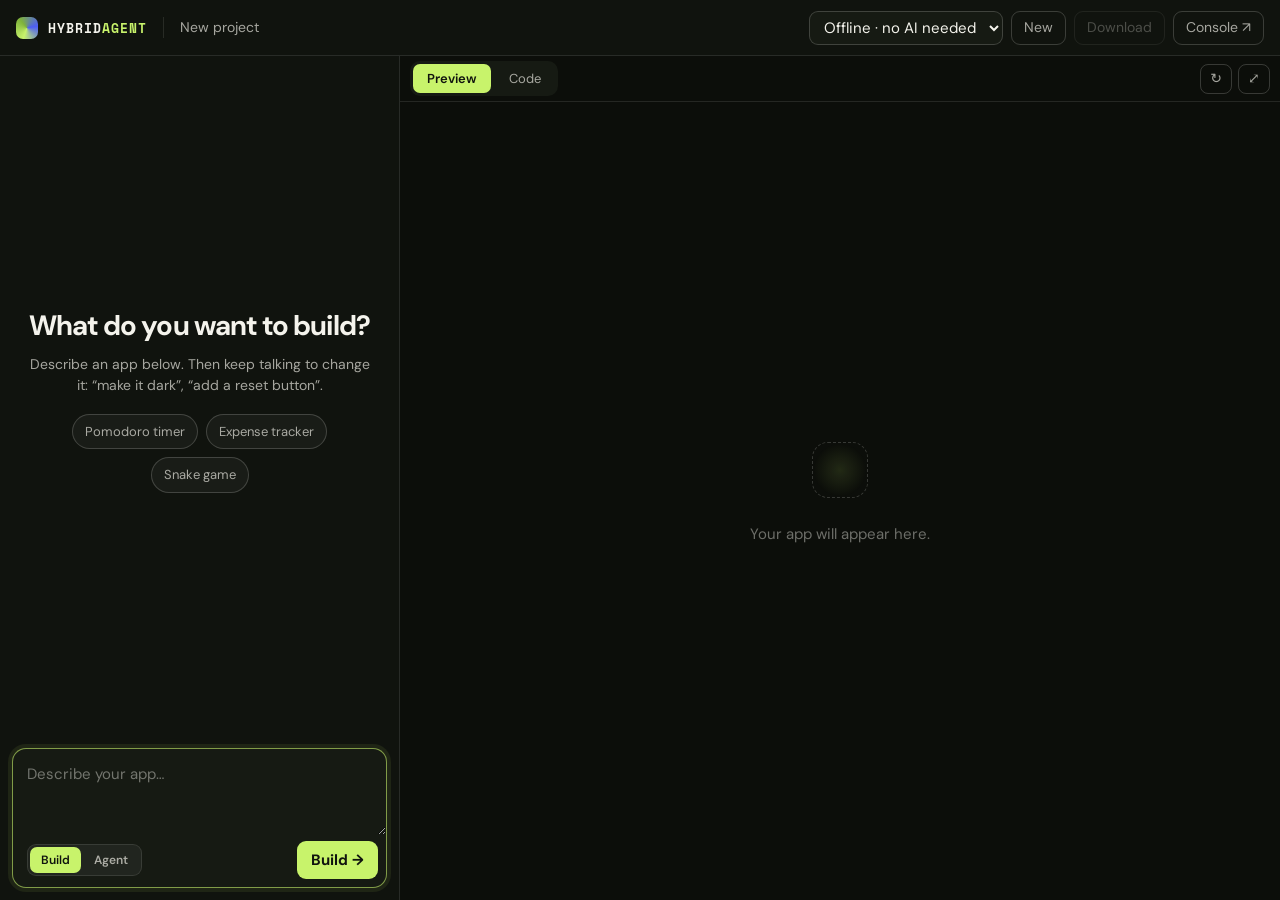
==== site/build.html @ 94949b07 "Add bolt-style app builder, offline engine and Nexus agent tools The site can now build working apps" ====
<!doctype html>
<html lang="en">
<head>
  <meta charset="utf-8">
  <meta name="viewport" content="width=device-width, initial-scale=1">
  <meta name="theme-color" content="#10130e">
  <meta name="description" content="Describe an app and Hybrid Agent builds it live in your browser, offline or with Gemini, Claude or Ollama.">
  <title>Hybrid Agent Builder</title>
  <link rel="icon" href="favicon.svg" type="image/svg+xml">
  <link rel="preconnect" href="https://fonts.googleapis.com">
  <link rel="preconnect" href="https://fonts.gstatic.com" crossorigin>
  <link href="https://fonts.googleapis.com/css2?family=DM+Sans:wght@400;500;600;700&family=Space+Mono:wght@400;700&display=swap" rel="stylesheet">
  <link rel="stylesheet" href="css/build.css">
</head>
<body>
  <header class="bar">
    <a class="brand" href="index.html" aria-label="Hybrid Agent home">
      <span class="brand-mark" aria-hidden="true"></span>
      <span class="brand-name">HYBRID<span>AGENT</span></span>
    </a>
    <span class="project" id="project-name">New project</span>
    <div class="bar-actions">
      <label class="sr-only" for="model">Model</label>
      <select id="model" class="model"><option value="offline">Offline &middot; no AI needed</option></select>
      <button type="button" class="ghost" id="new-project">New</button>
      <button type="button" class="ghost" id="download" disabled>Download</button>
      <a class="ghost" href="console.html">Console &nearr;</a>
    </div>
  </header>

  <main class="app">
    <section class="chat" aria-label="Conversation">
      <div class="feed" id="feed" aria-live="polite">
        <div class="empty" id="empty">
          <div data-for="build">
            <h1>What do you want to build?</h1>
            <p>Describe an app below. Then keep talking to change it: &ldquo;make it dark&rdquo;, &ldquo;add a reset button&rdquo;.</p>
            <div class="chips">
              <button type="button" data-prompt="A pomodoro timer with a circular progress ring, sound on finish and a session counter">Pomodoro timer</button>
              <button type="button" data-prompt="An expense tracker: add expenses with a category, see totals and a pie chart by category">Expense tracker</button>
              <button type="button" data-prompt="A playable snake game with arrow keys and swipe controls, score and high score">Snake game</button>
            </div>
          </div>
          <div data-for="agent" hidden>
            <h1>What should Nexus do?</h1>
            <p id="agent-note">Nexus works on this PC: system health, files, documents, code, git, apps, WhatsApp and more. Anything that changes your PC waits for your approval.</p>
            <div class="chips">
              <button type="button" data-prompt="How is my PC doing? Check the vitals and what is using the most memory.">Check my PC</button>
              <button type="button" data-prompt="Make a 5-slide PowerPoint introducing Hybrid Agent and what it can do.">Make a slide deck</button>
              <button type="button" data-prompt="Look at the git status and last 5 commits of the Hybrid Agent folder and summarise them.">Summarise my repo</button>
              <button type="button" data-prompt="Tidy up my Desktop.">Tidy my Desktop</button>
            </div>
          </div>
        </div>
      </div>
      <form class="composer" id="composer">
        <label class="sr-only" for="prompt">Describe the app or a change</label>
        <textarea id="prompt" rows="3" placeholder="Describe your app&hellip;"></textarea>
        <div class="composer-bar">
          <div class="modes" role="group" aria-label="Mode">
            <button type="button" class="mode" data-mode="build" aria-pressed="true" title="Generate a web app">Build</button>
            <button type="button" class="mode" data-mode="agent" aria-pressed="false" title="Nexus acts on this PC">Agent</button>
          </div>
          <button type="submit" class="send" id="send">Build &rarr;</button>
        </div>
      </form>
    </section>

    <section class="work" id="work" aria-label="Workspace">
      <div class="work-bar">
        <div class="tabs" role="tablist" aria-label="Workspace view">
          <button type="button" role="tab" class="tab active" id="tab-preview" aria-selected="true" aria-controls="pane-preview">Preview</button>
          <button type="button" role="tab" class="tab" id="tab-code" aria-selected="false" aria-controls="pane-code">Code</button>
        </div>
        <div class="work-actions">
          <button type="button" class="icon" id="run" title="Run the code as edited" hidden>Run &#9654;</button>
          <button type="button" class="icon" id="reload" title="Reload preview">&#8635;</button>
          <button type="button" class="icon" id="expand" title="Full screen preview" aria-pressed="false">&#10530;</button>
        </div>
      </div>
      <div class="pane" id="pane-preview" role="tabpanel" aria-labelledby="tab-preview">
        <iframe id="frame" title="App preview" sandbox="allow-scripts allow-forms allow-modals allow-popups"></iframe>
        <div class="placeholder" id="placeholder">
          <div class="placeholder-mark" aria-hidden="true"></div>
          <p>Your app will appear here.</p>
        </div>
        <div class="working" id="working" hidden>
          <div class="spinner" aria-hidden="true"></div>
          <p id="working-text">Writing your app&hellip;</p>
          <span id="working-time">0s</span>
        </div>
      </div>
      <div class="pane" id="pane-code" role="tabpanel" aria-labelledby="tab-code" hidden>
        <label class="sr-only" for="code">App source</label>
        <textarea id="code" spellcheck="false" placeholder="<!-- the generated index.html shows up here; you can edit it and press Run -->"></textarea>
      </div>
    </section>
  </main>

  <script src="js/offline.js"></script>
  <script src="js/build.js"></script>
</body>
</html>
---- site/css/build.css ----
/* HYBRID AGENT - app builder. Palette follows the landing page's night + lime. */
:root{
  --night:#10130e;
  --panel:#161a13;
  --panel-2:#1c2118;
  --line:rgba(255,254,248,.1);
  --line-strong:rgba(255,254,248,.18);
  --ink:#f4f3ec;
  --ink-dim:rgba(244,243,236,.66);
  --ink-mute:rgba(244,243,236,.42);
  --lime:#c8f36b;
  --lime-soft:rgba(200,243,107,.12);
  --blue:#4d5df4;
  --red:#ff7657;
  --display:"DM Sans","Segoe UI",system-ui,sans-serif;
  --mono:"Space Mono",ui-monospace,Consolas,monospace;
}

*{box-sizing:border-box}
html,body{height:100%}
body{
  margin:0;display:flex;flex-direction:column;
  color:var(--ink);background:var(--night);
  font:400 15px/1.5 var(--display);
  -webkit-font-smoothing:antialiased;
}
button,select,textarea{font:inherit;color:inherit}
:focus-visible{outline:2px solid var(--lime);outline-offset:2px}
.sr-only{position:absolute;width:1px;height:1px;padding:0;margin:-1px;overflow:hidden;clip:rect(0,0,0,0);white-space:nowrap;border:0}

/* top bar */
.bar{
  display:flex;align-items:center;gap:16px;
  height:56px;padding:0 16px;flex:none;
  border-bottom:1px solid var(--line);
}
.brand{display:flex;align-items:center;gap:10px;color:var(--ink);text-decoration:none}
.brand-mark{
  width:22px;height:22px;border-radius:7px;
  background:conic-gradient(from 200deg,var(--lime),#7fb33a,var(--blue),var(--lime));
}
.brand-name{font:700 13px var(--mono);letter-spacing:.08em}
.brand-name span{color:var(--lime)}
.project{
  min-width:0;overflow:hidden;text-overflow:ellipsis;white-space:nowrap;
  padding-left:16px;border-left:1px solid var(--line);color:var(--ink-dim);font-size:14px;
}
.bar-actions{display:flex;align-items:center;gap:8px;margin-left:auto}
.model{
  max-width:240px;height:34px;padding:0 10px;
  background:var(--panel);border:1px solid var(--line-strong);border-radius:9px;
}
.ghost{
  display:inline-flex;align-items:center;height:34px;padding:0 12px;
  color:var(--ink-dim);font-size:14px;text-decoration:none;white-space:nowrap;
  background:transparent;border:1px solid var(--line-strong);border-radius:9px;cursor:pointer;
}
.ghost:hover:not(:disabled){color:var(--ink);border-color:var(--lime)}
.ghost:disabled{opacity:.4;cursor:default}

/* layout */
.app{display:grid;grid-template-columns:minmax(320px,400px) 1fr;flex:1;min-height:0}

/* chat */
.chat{display:flex;flex-direction:column;min-height:0;border-right:1px solid var(--line)}
.feed{flex:1;overflow-y:auto;padding:20px 16px;display:flex;flex-direction:column;gap:14px}
.empty{margin:auto 0;text-align:center;padding:0 8px}
.empty h1{margin:0;font-size:28px;line-height:1.1;letter-spacing:-.03em}
.empty p{margin:12px 0 0;color:var(--ink-dim);font-size:14px}
.chips{display:flex;flex-wrap:wrap;justify-content:center;gap:8px;margin-top:18px}
.chips button{
  padding:7px 12px;font-size:13px;color:var(--ink-dim);cursor:pointer;
  background:rgba(255,254,248,.04);border:1px solid var(--line-strong);border-radius:999px;
}
.chips button:hover{color:var(--ink);border-color:var(--lime);background:var(--lime-soft)}

.msg{max-width:100%;padding:11px 14px;border-radius:14px;font-size:14px;white-space:pre-wrap;overflow-wrap:anywhere}
.msg.you{align-self:flex-end;max-width:88%;background:var(--panel-2);border:1px solid var(--line)}
.msg.ai{align-self:flex-start;background:transparent;border:1px solid var(--line);padding-top:9px}
.msg.ai .who{display:block;margin-bottom:4px;color:var(--lime);font:700 10px var(--mono);letter-spacing:.12em;text-transform:uppercase}
.msg.err{border-color:rgba(255,118,87,.5);color:#ffc2b3}
.msg .restore{
  display:inline-block;margin-top:8px;padding:4px 10px;font-size:12px;color:var(--ink-dim);cursor:pointer;
  background:transparent;border:1px solid var(--line-strong);border-radius:7px;
}
.msg .restore:hover{color:var(--ink);border-color:var(--lime)}
.msg .restore[aria-current="true"]{color:var(--night);background:var(--lime);border-color:var(--lime);cursor:default}

.composer{
  margin:0 12px 12px;flex:none;
  background:var(--panel);border:1px solid var(--line-strong);border-radius:14px;
  transition:border-color .15s ease,box-shadow .15s ease;
}
.composer:focus-within{border-color:rgba(200,243,107,.6);box-shadow:0 0 0 4px rgba(200,243,107,.08)}
.composer textarea{
  display:block;width:100%;min-height:76px;max-height:220px;padding:14px 14px 4px;
  background:transparent;border:0;outline:none;resize:vertical;font-size:15px;
}
.composer textarea::placeholder{color:var(--ink-mute)}
.composer-bar{display:flex;align-items:center;justify-content:space-between;gap:8px;padding:6px 8px 8px 14px}
.hint{color:var(--ink-mute);font:400 11px var(--mono)}
.send{
  padding:8px 14px;border:0;border-radius:9px;cursor:pointer;
  color:var(--night);font-weight:700;background:var(--lime);
}
.send:hover:not(:disabled){background:#d6fa86}
.send:disabled{opacity:.45;cursor:default}

/* workspace */
.work{display:flex;flex-direction:column;min-width:0;min-height:0;background:#0c0e0a}
.work-bar{display:flex;align-items:center;justify-content:space-between;height:46px;padding:0 10px;border-bottom:1px solid var(--line);flex:none}
.tabs{display:flex;gap:4px;padding:3px;background:var(--panel);border-radius:10px}
.tab{padding:5px 14px;font-size:13px;color:var(--ink-dim);background:transparent;border:0;border-radius:7px;cursor:pointer}
.tab.active{color:var(--night);background:var(--lime);font-weight:600}
.work-actions{display:flex;gap:6px}
.icon{
  min-width:32px;height:30px;padding:0 9px;font-size:14px;color:var(--ink-dim);cursor:pointer;
  background:transparent;border:1px solid var(--line-strong);border-radius:8px;
}
.icon:hover{color:var(--ink);border-color:var(--lime)}
#run{color:var(--night);background:var(--lime);border-color:var(--lime);font-weight:700;font-size:13px}

.pane{position:relative;flex:1;min-height:0}
.pane[hidden]{display:none}
#frame{position:absolute;inset:0;width:100%;height:100%;border:0;background:#fff}
#code{
  position:absolute;inset:0;width:100%;height:100%;padding:16px 18px;
  color:#e3e8d6;background:#0c0e0a;border:0;outline:none;resize:none;
  font:400 13px/1.6 var(--mono);tab-size:2;white-space:pre;
}

.placeholder,.working{
  position:absolute;inset:0;display:flex;flex-direction:column;align-items:center;justify-content:center;gap:10px;
  color:var(--ink-mute);background:#0c0e0a;text-align:center;padding:24px;
}
.placeholder[hidden],.working[hidden]{display:none}
.placeholder-mark{
  width:56px;height:56px;border-radius:16px;border:1px dashed var(--line-strong);
  background:radial-gradient(circle,var(--lime-soft),transparent 70%);
}
.working{background:rgba(12,14,10,.88);backdrop-filter:blur(3px);color:var(--ink-dim)}
.working p{margin:0;font-size:15px}
.working span{font:400 12px var(--mono);color:var(--ink-mute)}
.spinner{
  width:34px;height:34px;border-radius:50%;
  border:3px solid var(--lime-soft);border-top-color:var(--lime);
  animation:spin .9s linear infinite;
}
@keyframes spin{to{transform:rotate(360deg)}}

/* full-screen preview */
body.expanded .bar,body.expanded .chat{display:none}
body.expanded .app{grid-template-columns:1fr}

@media (max-width:860px){
  .app{grid-template-columns:1fr;grid-template-rows:minmax(0,1fr) minmax(0,1fr)}
  .chat{border-right:0;border-bottom:1px solid var(--line)}
  .project,.hint{display:none}
  .model{max-width:140px}
  body.expanded .app{grid-template-rows:1fr}
}
@media (max-width:520px){
  .bar{gap:8px;padding:0 10px}
  .brand-name{display:none}
  .bar-actions a.ghost{display:none}
}
@media (prefers-reduced-motion:reduce){.spinner{animation-duration:3s}}

/* mode switch */
.modes{display:flex;gap:2px;padding:2px;background:rgba(255,254,248,.05);border:1px solid var(--line);border-radius:9px}
.mode{padding:4px 11px;font-size:12px;font-weight:600;color:var(--ink-dim);background:transparent;border:0;border-radius:7px;cursor:pointer}
.mode[aria-pressed="true"]{color:var(--night);background:var(--lime)}
.mode[data-mode="agent"][aria-pressed="true"]{background:#9fb0ff}
body.agent .send{background:#9fb0ff}
body.agent .composer:focus-within{border-color:rgba(159,176,255,.6);box-shadow:0 0 0 4px rgba(159,176,255,.08)}
.msg.ai.agent .who{color:#9fb0ff}

/* agent tool cards */
.toolcard{align-self:stretch;padding:10px 12px;border:1px solid var(--line-strong);border-radius:12px;background:var(--panel);font-size:13px;white-space:normal}
.toolcard.ask{border-color:rgba(255,176,32,.55);background:rgba(255,176,32,.06)}
.toolcard.denied{opacity:.6}
.toolcard.error{border-color:rgba(255,118,87,.5)}
.toolcard header{display:flex;align-items:center;gap:8px;flex-wrap:wrap}
.toolcard .tname{font:700 11px var(--mono);letter-spacing:.06em;color:#9fb0ff}
.toolcard .tstate{margin-left:auto;font:400 11px var(--mono);color:var(--ink-mute)}
.toolcard .tsum{margin:4px 0 0;color:var(--ink-dim)}
.toolcard pre{
  margin:8px 0 0;padding:8px 10px;max-height:220px;overflow:auto;
  font:400 12px/1.5 var(--mono);color:#e3e8d6;background:#0c0e0a;border-radius:8px;white-space:pre-wrap;overflow-wrap:anywhere;
}
.toolcard details summary{margin-top:6px;cursor:pointer;color:var(--ink-dim);font-size:12px}
.toolcard .tactions{display:flex;gap:8px;margin-top:10px}
.toolcard .approve{padding:6px 14px;font-weight:700;color:var(--night);background:var(--lime);border:0;border-radius:8px;cursor:pointer}
.toolcard .deny{padding:6px 14px;color:var(--ink-dim);background:transparent;border:1px solid var(--line-strong);border-radius:8px;cursor:pointer}
.toolcard .approve:hover{background:#d6fa86}
.toolcard .deny:hover{color:var(--ink);border-color:var(--red)}
.toolcard .dl{display:inline-block;margin-top:8px;color:var(--lime)}
.thinking{align-self:flex-start;display:flex;gap:4px;padding:12px 14px;border:1px solid var(--line);border-radius:14px}
.thinking i{width:6px;height:6px;border-radius:50%;background:#9fb0ff;animation:blink 1.2s infinite}
.thinking i:nth-child(2){animation-delay:.2s}
.thinking i:nth-child(3){animation-delay:.4s}
@keyframes blink{0%,80%,100%{opacity:.25}40%{opacity:1}}
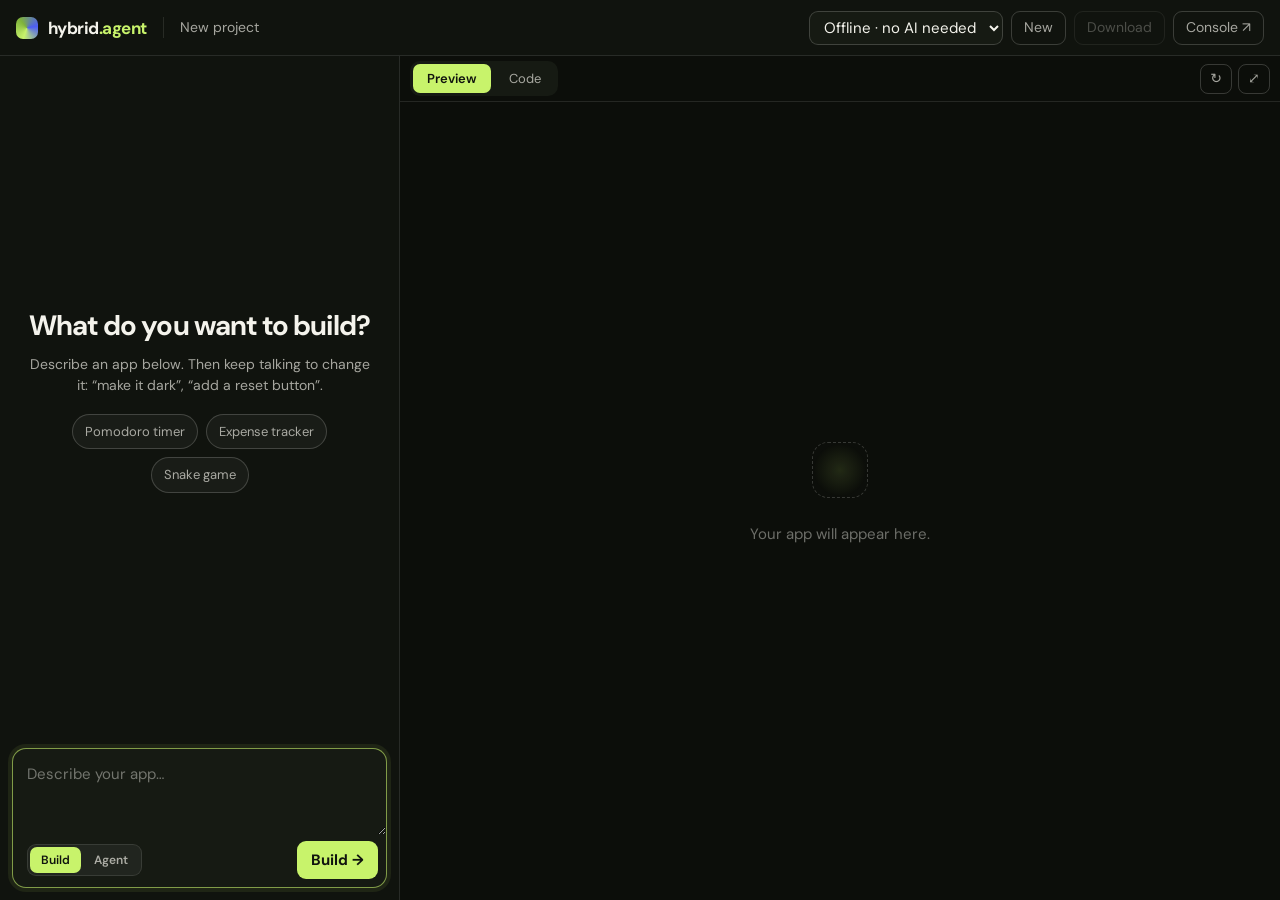
==== commit 8e527757: "Rename the site to hybrid.agent Lowercase wordmark and page titles, in the style of bolt.new; the he" ====
--- a/site/build.html
+++ b/site/build.html
@@ -4,8 +4,8 @@
   <meta charset="utf-8">
   <meta name="viewport" content="width=device-width, initial-scale=1">
   <meta name="theme-color" content="#10130e">
-  <meta name="description" content="Describe an app and Hybrid Agent builds it live in your browser, offline or with Gemini, Claude or Ollama.">
-  <title>Hybrid Agent Builder</title>
+  <meta name="description" content="Describe an app and hybrid.agent builds it live in your browser, offline or with Gemini, Claude or Ollama.">
+  <title>hybrid.agent</title>
   <link rel="icon" href="favicon.svg" type="image/svg+xml">
   <link rel="preconnect" href="https://fonts.googleapis.com">
   <link rel="preconnect" href="https://fonts.gstatic.com" crossorigin>
@@ -14,9 +14,9 @@
 </head>
 <body>
   <header class="bar">
-    <a class="brand" href="index.html" aria-label="Hybrid Agent home">
+    <a class="brand" href="index.html" aria-label="hybrid.agent home">
       <span class="brand-mark" aria-hidden="true"></span>
-      <span class="brand-name">HYBRID<span>AGENT</span></span>
+      <span class="brand-name">hybrid<span>.agent</span></span>
     </a>
     <span class="project" id="project-name">New project</span>
     <div class="bar-actions">
@@ -46,7 +46,7 @@
             <p id="agent-note">Nexus works on this PC: system health, files, documents, code, git, apps, WhatsApp and more. Anything that changes your PC waits for your approval.</p>
             <div class="chips">
               <button type="button" data-prompt="How is my PC doing? Check the vitals and what is using the most memory.">Check my PC</button>
-              <button type="button" data-prompt="Make a 5-slide PowerPoint introducing Hybrid Agent and what it can do.">Make a slide deck</button>
+              <button type="button" data-prompt="Make a 5-slide PowerPoint introducing hybrid.agent and what it can do.">Make a slide deck</button>
               <button type="button" data-prompt="Look at the git status and last 5 commits of the Hybrid Agent folder and summarise them.">Summarise my repo</button>
               <button type="button" data-prompt="Tidy up my Desktop.">Tidy my Desktop</button>
             </div>
--- a/site/css/build.css
+++ b/site/css/build.css
@@ -39,7 +39,7 @@
   width:22px;height:22px;border-radius:7px;
   background:conic-gradient(from 200deg,var(--lime),#7fb33a,var(--blue),var(--lime));
 }
-.brand-name{font:700 13px var(--mono);letter-spacing:.08em}
+.brand-name{font:700 17px var(--display);letter-spacing:-.03em}
 .brand-name span{color:var(--lime)}
 .project{
   min-width:0;overflow:hidden;text-overflow:ellipsis;white-space:nowrap;
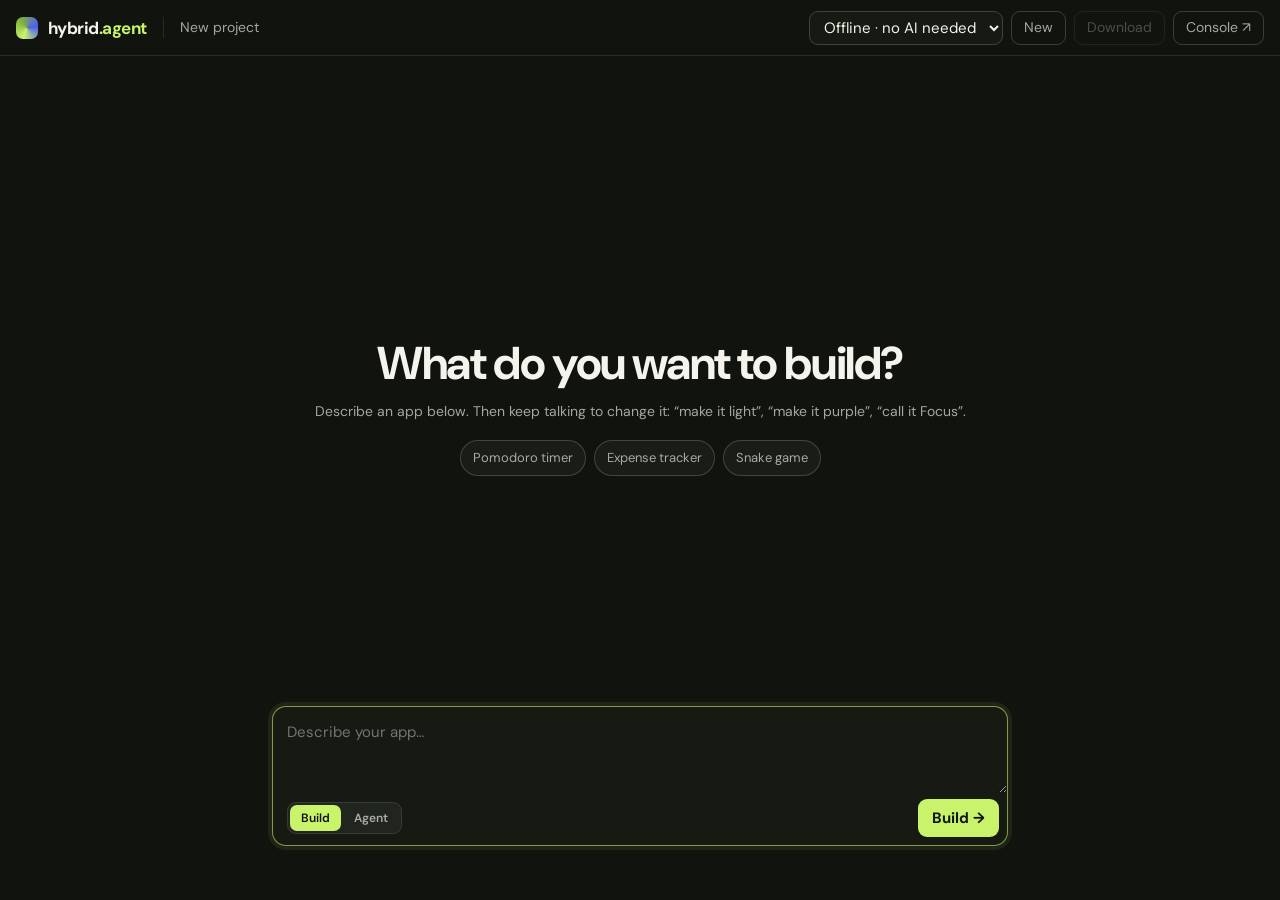
==== commit 79e9ed12: "Fix collapsed console chat; start the builder as a bare prompt The stacked console layout lost to th" ====
--- a/site/build.html
+++ b/site/build.html
@@ -12,7 +12,7 @@
   <link href="https://fonts.googleapis.com/css2?family=DM+Sans:wght@400;500;600;700&family=Space+Mono:wght@400;700&display=swap" rel="stylesheet">
   <link rel="stylesheet" href="css/build.css">
 </head>
-<body>
+<body class="fresh">
   <header class="bar">
     <a class="brand" href="index.html" aria-label="hybrid.agent home">
       <span class="brand-mark" aria-hidden="true"></span>
@@ -34,7 +34,7 @@
         <div class="empty" id="empty">
           <div data-for="build">
             <h1>What do you want to build?</h1>
-            <p>Describe an app below. Then keep talking to change it: &ldquo;make it dark&rdquo;, &ldquo;add a reset button&rdquo;.</p>
+            <p>Describe an app below. Then keep talking to change it: &ldquo;make it light&rdquo;, &ldquo;make it purple&rdquo;, &ldquo;call it Focus&rdquo;.</p>
             <div class="chips">
               <button type="button" data-prompt="A pomodoro timer with a circular progress ring, sound on finish and a session counter">Pomodoro timer</button>
               <button type="button" data-prompt="An expense tracker: add expenses with a category, see totals and a pie chart by category">Expense tracker</button>
--- a/site/css/build.css
+++ b/site/css/build.css
@@ -200,3 +200,11 @@
 .thinking i:nth-child(2){animation-delay:.2s}
 .thinking i:nth-child(3){animation-delay:.4s}
 @keyframes blink{0%,80%,100%{opacity:.25}40%{opacity:1}}
+
+/* fresh start: no app yet, so the chat sits alone in the middle like bolt.new */
+body.fresh .work{display:none}
+body.fresh .app{grid-template-columns:minmax(0,1fr);grid-template-rows:minmax(0,1fr)}
+body.fresh .chat{width:min(760px,100%);justify-self:center;border-right:0;border-bottom:0}
+body.fresh .feed{padding-top:clamp(24px,8vh,80px)}
+body.fresh .empty h1{font-size:clamp(30px,5vw,46px)}
+body.fresh .composer{margin-bottom:clamp(16px,6vh,56px)}
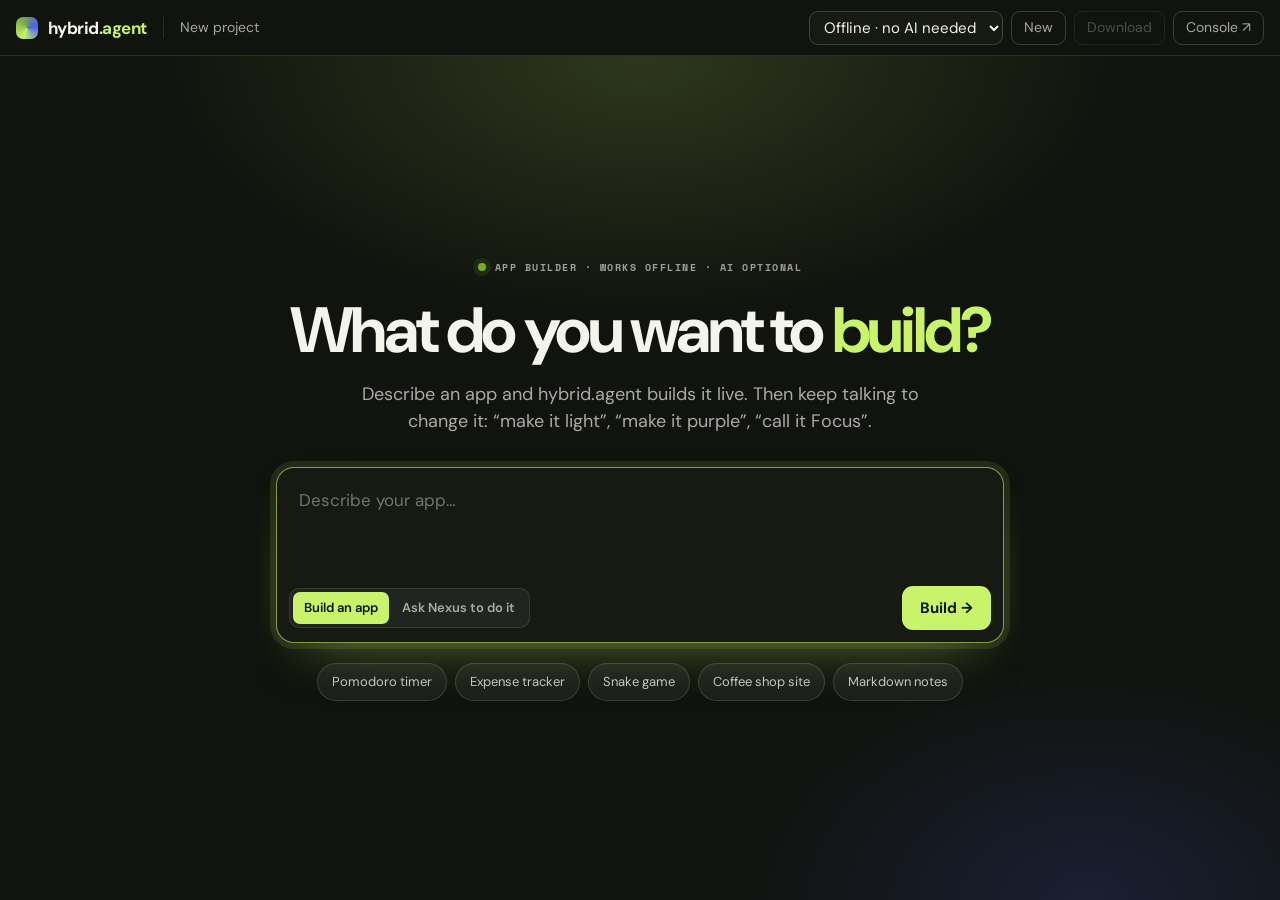
==== commit 48c74836: "Give the builder's start screen the homepage hero design Eyebrow, two-tone heading, large prompt box" ====
--- a/site/build.html
+++ b/site/build.html
@@ -33,23 +33,14 @@
       <div class="feed" id="feed" aria-live="polite">
         <div class="empty" id="empty">
           <div data-for="build">
-            <h1>What do you want to build?</h1>
-            <p>Describe an app below. Then keep talking to change it: &ldquo;make it light&rdquo;, &ldquo;make it purple&rdquo;, &ldquo;call it Focus&rdquo;.</p>
-            <div class="chips">
-              <button type="button" data-prompt="A pomodoro timer with a circular progress ring, sound on finish and a session counter">Pomodoro timer</button>
-              <button type="button" data-prompt="An expense tracker: add expenses with a category, see totals and a pie chart by category">Expense tracker</button>
-              <button type="button" data-prompt="A playable snake game with arrow keys and swipe controls, score and high score">Snake game</button>
-            </div>
+            <div class="eyebrow"><span class="dot"></span>App builder &middot; works offline &middot; AI optional</div>
+            <h1>What do you want to <em>build?</em></h1>
+            <p>Describe an app and hybrid.agent builds it live. Then keep talking to change it: &ldquo;make it light&rdquo;, &ldquo;make it purple&rdquo;, &ldquo;call it Focus&rdquo;.</p>
           </div>
           <div data-for="agent" hidden>
-            <h1>What should Nexus do?</h1>
+            <div class="eyebrow"><span class="dot"></span>Nexus agent &middot; runs on this PC &middot; asks before acting</div>
+            <h1>What should <em>Nexus</em> do?</h1>
             <p id="agent-note">Nexus works on this PC: system health, files, documents, code, git, apps, WhatsApp and more. Anything that changes your PC waits for your approval.</p>
-            <div class="chips">
-              <button type="button" data-prompt="How is my PC doing? Check the vitals and what is using the most memory.">Check my PC</button>
-              <button type="button" data-prompt="Make a 5-slide PowerPoint introducing hybrid.agent and what it can do.">Make a slide deck</button>
-              <button type="button" data-prompt="Look at the git status and last 5 commits of the Hybrid Agent folder and summarise them.">Summarise my repo</button>
-              <button type="button" data-prompt="Tidy up my Desktop.">Tidy my Desktop</button>
-            </div>
           </div>
         </div>
       </div>
@@ -58,12 +49,28 @@
         <textarea id="prompt" rows="3" placeholder="Describe your app&hellip;"></textarea>
         <div class="composer-bar">
           <div class="modes" role="group" aria-label="Mode">
-            <button type="button" class="mode" data-mode="build" aria-pressed="true" title="Generate a web app">Build</button>
-            <button type="button" class="mode" data-mode="agent" aria-pressed="false" title="Nexus acts on this PC">Agent</button>
+            <button type="button" class="mode" data-mode="build" aria-pressed="true" title="Generate a web app"><span class="short">Build</span><span class="long">Build an app</span></button>
+            <button type="button" class="mode" data-mode="agent" aria-pressed="false" title="Nexus acts on this PC"><span class="short">Agent</span><span class="long">Ask Nexus to do it</span></button>
           </div>
           <button type="submit" class="send" id="send">Build &rarr;</button>
         </div>
       </form>
+      <div class="startchips">
+        <div class="chips" data-for="build">
+          <button type="button" data-prompt="A pomodoro timer with a circular progress ring, sound on finish and a session counter">Pomodoro timer</button>
+          <button type="button" data-prompt="An expense tracker: add expenses with a category, see totals and a pie chart by category">Expense tracker</button>
+          <button type="button" data-prompt="A playable snake game with arrow keys and swipe controls, score and high score">Snake game</button>
+          <button type="button" data-prompt="A landing page for a small neighbourhood coffee shop with menu, hours and a map section">Coffee shop site</button>
+          <button type="button" data-prompt="A markdown notes app with a list of notes, live preview and search">Markdown notes</button>
+        </div>
+        <div class="chips" data-for="agent" hidden>
+          <button type="button" data-prompt="How is my PC doing? Check the vitals and what is using the most memory.">Check my PC</button>
+          <button type="button" data-prompt="Make a 5-slide PowerPoint introducing hybrid.agent and what it can do.">Make a slide deck</button>
+          <button type="button" data-prompt="Look at the git status and last 5 commits of the Hybrid Agent folder and summarise them.">Summarise my repo</button>
+          <button type="button" data-prompt="Tidy up my Desktop.">Tidy my Desktop</button>
+          <button type="button" data-prompt="help">What can you do?</button>
+        </div>
+      </div>
     </section>
 
     <section class="work" id="work" aria-label="Workspace">
--- a/site/css/build.css
+++ b/site/css/build.css
@@ -201,10 +201,52 @@
 .thinking i:nth-child(3){animation-delay:.4s}
 @keyframes blink{0%,80%,100%{opacity:.25}40%{opacity:1}}
 
-/* fresh start: no app yet, so the chat sits alone in the middle like bolt.new */
+/* start screen: the homepage hero, until the first message */
+.mode .long{display:none}
+.startchips{display:none}
+.chips[hidden]{display:none}
+.eyebrow{display:inline-flex;align-items:center;gap:9px;color:rgba(244,243,236,.62);font:700 10px var(--mono);letter-spacing:.15em;text-transform:uppercase}
+.eyebrow .dot{width:8px;height:8px;border-radius:50%;background:#75ad25;box-shadow:0 0 0 5px rgba(117,173,37,.12)}
+body.agent .eyebrow .dot{background:#9fb0ff;box-shadow:0 0 0 5px rgba(159,176,255,.15)}
+.empty h1 em{font-style:normal;color:var(--lime)}
+body.agent .empty h1 em{color:#9fb0ff}
+
 body.fresh .work{display:none}
-body.fresh .app{grid-template-columns:minmax(0,1fr);grid-template-rows:minmax(0,1fr)}
-body.fresh .chat{width:min(760px,100%);justify-self:center;border-right:0;border-bottom:0}
-body.fresh .feed{padding-top:clamp(24px,8vh,80px)}
-body.fresh .empty h1{font-size:clamp(30px,5vw,46px)}
-body.fresh .composer{margin-bottom:clamp(16px,6vh,56px)}
+body.fresh .app{
+  position:relative;isolation:isolate;grid-template-columns:minmax(0,1fr);grid-template-rows:minmax(0,1fr);
+  background:
+    radial-gradient(ellipse 55% 45% at 50% 0%,rgba(200,243,107,.16),transparent 70%),
+    radial-gradient(ellipse 40% 40% at 85% 100%,rgba(77,93,244,.16),transparent 70%);
+}
+body.fresh .app::before{
+  content:"";position:absolute;inset:0;z-index:-1;pointer-events:none;
+  background-image:radial-gradient(rgba(255,254,248,.12) .7px,transparent .7px);background-size:18px 18px;
+  -webkit-mask-image:radial-gradient(ellipse at 50% 30%,#000 20%,transparent 75%);mask-image:radial-gradient(ellipse at 50% 30%,#000 20%,transparent 75%);
+}
+body.fresh .chat{width:min(760px,100%);justify-self:center;justify-content:center;border:0;overflow-y:auto}
+body.fresh .feed{flex:0 0 auto;overflow:visible;padding:clamp(24px,6vh,64px) 16px 0}
+body.fresh .empty h1{margin-top:22px;font-size:clamp(36px,6vw,64px);font-weight:700;line-height:.98;letter-spacing:-.05em}
+body.fresh .empty p{max-width:560px;margin:18px auto 0;font-size:clamp(15px,1.6vw,18px);color:rgba(244,243,236,.68)}
+body.fresh .composer{
+  margin:32px 16px 0;border-radius:18px;
+  box-shadow:0 0 0 6px rgba(200,243,107,.04),0 24px 60px -30px rgba(200,243,107,.35);
+}
+body.fresh .composer:focus-within{border-color:rgba(200,243,107,.6);box-shadow:0 0 0 6px rgba(200,243,107,.1),0 24px 60px -30px rgba(200,243,107,.5)}
+body.fresh.agent .composer{box-shadow:0 0 0 6px rgba(159,176,255,.05),0 24px 60px -30px rgba(159,176,255,.4)}
+body.fresh.agent .composer:focus-within{border-color:rgba(159,176,255,.6);box-shadow:0 0 0 6px rgba(159,176,255,.1),0 24px 60px -30px rgba(159,176,255,.55)}
+body.fresh .composer textarea{min-height:108px;padding:20px 22px 8px;font-size:17px;resize:none}
+body.fresh .composer-bar{padding:10px 12px 12px}
+body.fresh .modes{padding:3px;border-radius:10px}
+body.fresh .mode{padding:6px 11px;font-size:13px}
+body.fresh .mode .short{display:none}
+body.fresh .mode .long{display:inline}
+body.fresh .send{padding:11px 18px;font-size:15px;border-radius:11px}
+body.fresh .startchips{display:block;padding:20px 16px clamp(24px,6vh,56px)}
+body.fresh .startchips[hidden]{display:none}
+.startchips .chips{margin-top:0}
+.startchips .chips button{padding:8px 14px;font-size:13px;color:rgba(244,243,236,.78);background:rgba(255,254,248,.05);border-color:rgba(255,254,248,.14)}
+body.agent .startchips .chips button:hover{border-color:#9fb0ff;background:rgba(159,176,255,.1)}
+@media (max-width:560px){
+  body.fresh .composer-bar{flex-wrap:wrap}
+  body.fresh .mode{padding:6px 8px}
+}
